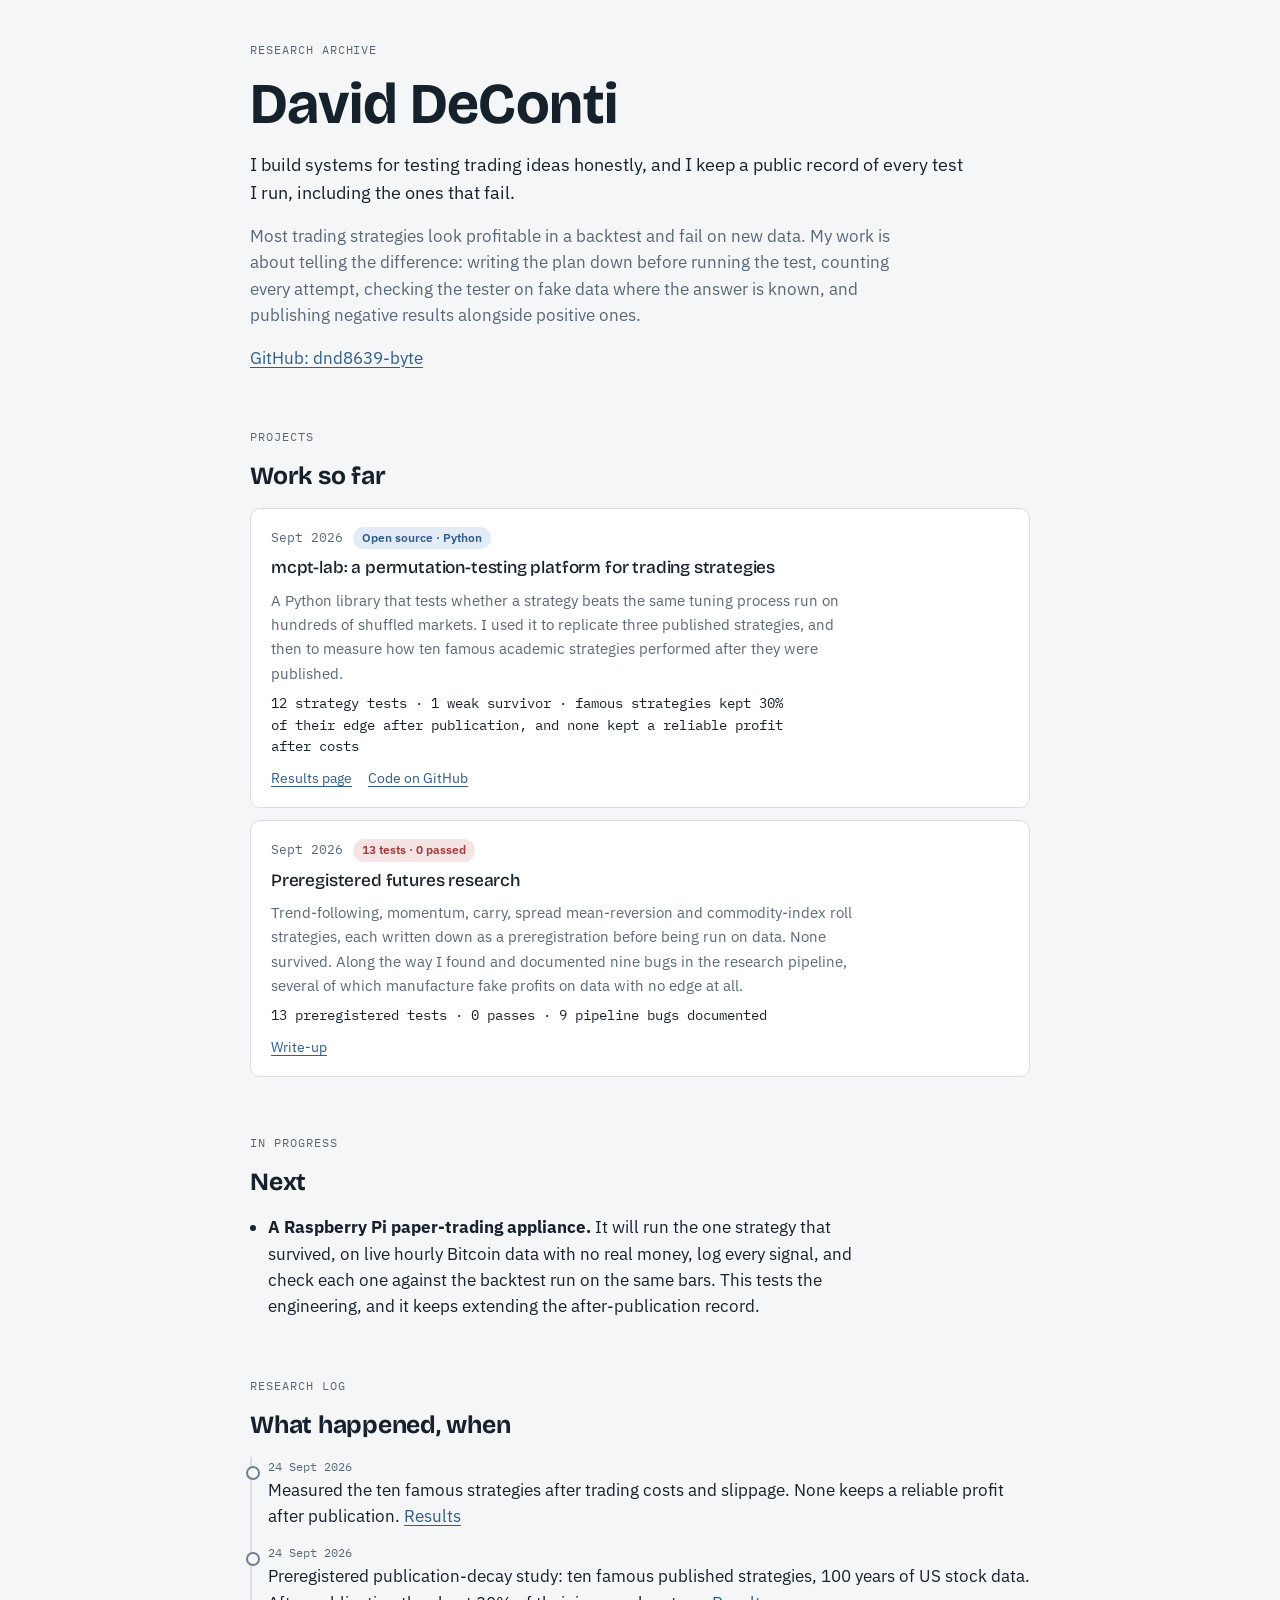
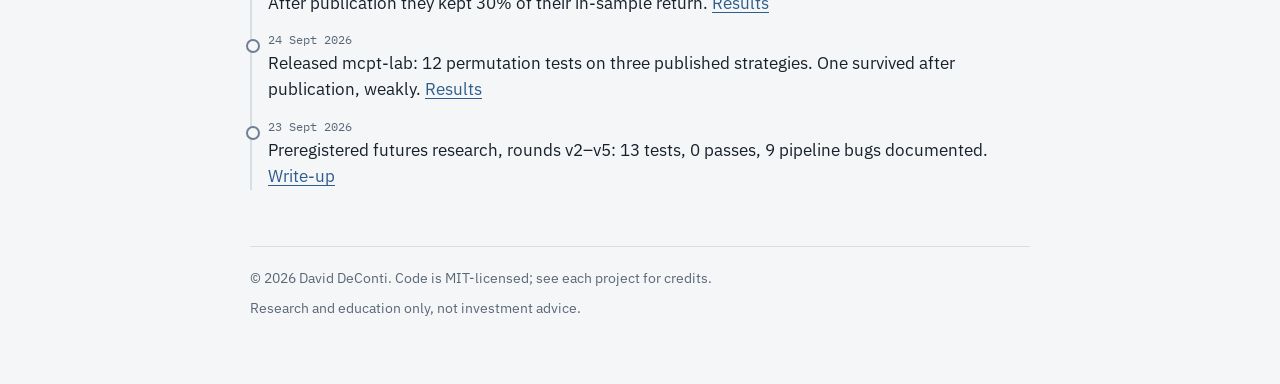
==== index.html @ e421c7fc "Research archive: home, mcpt-lab, futures research, project template" ====
<!doctype html>
<html lang="en">
<head>
<meta charset="utf-8">
<meta name="viewport" content="width=device-width,initial-scale=1">
<title>David DeConti · Research archive</title>
<meta name="description" content="David DeConti's research archive: tools for testing trading strategies honestly, and a record of every test, including the failures.">
<link rel="preconnect" href="https://fonts.googleapis.com">
<link rel="preconnect" href="https://fonts.gstatic.com" crossorigin>
<link rel="stylesheet" href="https://fonts.googleapis.com/css2?family=Bricolage+Grotesque:opsz,wght@12..96,500;12..96,700&family=IBM+Plex+Mono:wght@400;500&family=IBM+Plex+Sans:ital,wght@0,400;0,500;0,600;1,400&display=swap">
<link rel="stylesheet" href="assets/site.css">
</head>
<body>
<main>
  <header style="display:flex;flex-direction:column;gap:16px">
    <div class="eyebrow">Research archive</div>
    <h1>David DeConti</h1>
    <!-- EDIT: add a sentence about yourself here (school, interests) whenever you like. -->
    <p class="lede">I build systems for testing trading ideas honestly, and I keep a public record of every test I run, including the ones that fail.</p>
    <p class="muted">Most trading strategies look profitable in a backtest and fail on new data. My work is about telling the difference: writing the plan down before running the test, counting every attempt, checking the tester on fake data where the answer is known, and publishing negative results alongside positive ones.</p>
    <p><a href="https://github.com/dnd8639-byte">GitHub: dnd8639-byte</a></p>
  </header>

  <section aria-labelledby="proj-h">
    <div class="eyebrow">Projects</div>
    <h2 id="proj-h">Work so far</h2>
    <ul class="projects">
      <!-- To add a project: copy one <li class="project"> block, paste it at the top, and edit it.
           New project pages go in their own folder; start from _template/index.html. -->
      <li class="project">
        <div class="meta"><span class="mono">Sept 2026</span><span class="pill info">Open source · Python</span></div>
        <h3><a href="mcpt-lab/">mcpt-lab: a permutation-testing platform for trading strategies</a></h3>
        <p>A Python library that tests whether a strategy beats the same tuning process run on hundreds of shuffled markets. I used it to replicate three published strategies, and then to measure how ten famous academic strategies performed after they were published.</p>
        <p class="stat">12 strategy tests · 1 weak survivor · famous strategies kept 30% of their edge after publication, and none kept a reliable profit after costs</p>
        <div class="links"><a href="mcpt-lab/">Results page</a><a href="https://github.com/dnd8639-byte/mcpt-lab">Code on GitHub</a></div>
      </li>
      <li class="project">
        <div class="meta"><span class="mono">Sept 2026</span><span class="pill fail">13 tests · 0 passed</span></div>
        <h3><a href="futures-research/">Preregistered futures research</a></h3>
        <p>Trend-following, momentum, carry, spread mean-reversion and commodity-index roll strategies, each written down as a preregistration before being run on data. None survived. Along the way I found and documented nine bugs in the research pipeline, several of which manufacture fake profits on data with no edge at all.</p>
        <p class="stat">13 preregistered tests · 0 passes · 9 pipeline bugs documented</p>
        <div class="links"><a href="futures-research/">Write-up</a></div>
      </li>
    </ul>
  </section>

  <section aria-labelledby="next-h">
    <div class="eyebrow">In progress</div>
    <h2 id="next-h">Next</h2>
    <ul class="plain">
      <li><strong>A Raspberry Pi paper-trading appliance.</strong> It will run the one strategy that survived, on live hourly Bitcoin data with no real money, log every signal, and check each one against the backtest run on the same bars. This tests the engineering, and it keeps extending the after-publication record.</li>
    </ul>
  </section>

  <section aria-labelledby="log-h">
    <div class="eyebrow">Research log</div>
    <h2 id="log-h">What happened, when</h2>
    <!-- To add an entry: copy one <li> and put it at the top. Newest first. -->
    <ol class="log" reversed>
      <li><time datetime="2026-09-24">24 Sept 2026</time>Measured the ten famous strategies after trading costs and slippage. None keeps a reliable profit after publication. <a href="mcpt-lab/#decay-h">Results</a></li>
      <li><time datetime="2026-09-24">24 Sept 2026</time>Preregistered publication-decay study: ten famous published strategies, 100 years of US stock data. After publication they kept 30% of their in-sample return. <a href="mcpt-lab/#decay-h">Results</a></li>
      <li><time datetime="2026-09-24">24 Sept 2026</time>Released mcpt-lab: 12 permutation tests on three published strategies. One survived after publication, weakly. <a href="mcpt-lab/">Results</a></li>
      <li><time datetime="2026-09-23">23 Sept 2026</time>Preregistered futures research, rounds v2–v5: 13 tests, 0 passes, 9 pipeline bugs documented. <a href="futures-research/">Write-up</a></li>
    </ol>
  </section>

  <footer>
    <p>© 2026 David DeConti. Code is MIT-licensed; see each project for credits.</p>
    <p>Research and education only, not investment advice.</p>
  </footer>
</main>
</body>
</html>
---- assets/site.css ----
/* Shared styles for the whole archive. Colors are tokens: change them here, every page follows. */
:root{
  --paper:#F4F6F8; --surface:#FFFFFF; --ink:#17212C; --muted:#5A6777; --rule:#D8DEE6;
  --noise:#B3BDCA; --noise-hot:#6F7F94; --accent:#2F5D8C; --accent-soft:#E3ECF6;
  --pass:#1F7A4D; --pass-bg:#E2F2EA; --warn:#9A6414; --warn-bg:#F8EDD9; --fail:#A33A3A; --fail-bg:#F6E3E3;
  --display:"Bricolage Grotesque", "Avenir Next", "Segoe UI", sans-serif;
  --body:"IBM Plex Sans", "Helvetica Neue", Arial, sans-serif;
  --mono:"IBM Plex Mono", ui-monospace, "SF Mono", Menlo, monospace;
  color-scheme:light;
}
@media (prefers-color-scheme: dark){
  :root:not([data-theme="light"]){
    color-scheme:dark;
    --paper:#0F141B; --surface:#161E29; --ink:#E6EBF1; --muted:#95A2B3; --rule:#283341;
    --noise:#3E4B5D; --noise-hot:#8494AA; --accent:#86AEDB; --accent-soft:#1C2A3B;
    --pass:#5CC08D; --pass-bg:#16291F; --warn:#E3AE55; --warn-bg:#2D2413; --fail:#E57C7C; --fail-bg:#301A1B;
  }
}
:root[data-theme="dark"]{
  color-scheme:dark;
  --paper:#0F141B; --surface:#161E29; --ink:#E6EBF1; --muted:#95A2B3; --rule:#283341;
  --noise:#3E4B5D; --noise-hot:#8494AA; --accent:#86AEDB; --accent-soft:#1C2A3B;
  --pass:#5CC08D; --pass-bg:#16291F; --warn:#E3AE55; --warn-bg:#2D2413; --fail:#E57C7C; --fail-bg:#301A1B;
}
*{box-sizing:border-box}
html{-webkit-text-size-adjust:100%}
body{margin:0;background:var(--paper);color:var(--ink);font-family:var(--body);font-size:16.5px;line-height:1.6;padding-inline:16px}
main{max-width:780px;margin:0 auto;padding-block:40px 64px;display:flex;flex-direction:column;gap:56px}
h1,h2,h3{font-family:var(--display);text-wrap:balance;margin:0;letter-spacing:-0.01em}
h1{font-size:clamp(2.4rem,7vw,3.6rem);line-height:1.02;font-weight:700}
h2{font-size:1.55rem;line-height:1.2;font-weight:700}
h3{font-size:1.08rem;font-weight:500;line-height:1.3}
p{margin:0;max-width:65ch}
a{color:var(--accent);text-underline-offset:3px}
a:focus-visible,button:focus-visible{outline:2px solid var(--accent);outline-offset:2px}
section{display:flex;flex-direction:column;gap:16px}
.eyebrow{font-family:var(--mono);font-size:.75rem;letter-spacing:.08em;text-transform:uppercase;color:var(--muted)}
.mono{font-family:var(--mono);font-variant-numeric:tabular-nums}
.muted{color:var(--muted)}
.lede{font-size:1.15rem;line-height:1.55}
.caption{font-size:.88rem;color:var(--muted)}

/* top bar shared by every page */
.topbar{max-width:780px;margin:0 auto;padding-top:20px;display:flex;justify-content:space-between;align-items:baseline;gap:12px;flex-wrap:wrap;font-size:.9rem}
.topbar a{color:var(--ink);text-decoration:none;font-family:var(--display);font-weight:700}
.topbar a:hover{color:var(--accent)}
.topbar nav{display:flex;gap:16px}
.topbar nav a{font-family:var(--body);font-weight:400;color:var(--muted)}

/* project list */
.projects{list-style:none;margin:0;padding:0;display:flex;flex-direction:column;gap:12px}
.project{background:var(--surface);border:1px solid var(--rule);border-radius:10px;padding:18px 20px;display:flex;flex-direction:column;gap:8px}
.project .meta{display:flex;gap:10px;flex-wrap:wrap;align-items:center;font-size:.8rem;color:var(--muted)}
.project h3 a{color:var(--ink);text-decoration:none}
.project h3 a:hover{color:var(--accent);text-decoration:underline}
.project p{font-size:.95rem;color:var(--muted)}
.project .links{display:flex;gap:16px;flex-wrap:wrap;font-size:.9rem}
.project .stat{font-family:var(--mono);font-size:.85rem;color:var(--ink)}
.pill{display:inline-block;font-size:.72rem;font-weight:600;padding:2px 9px;border-radius:999px;white-space:nowrap}
.pill.pass{color:var(--pass);background:var(--pass-bg)}
.pill.warn{color:var(--warn);background:var(--warn-bg)}
.pill.fail{color:var(--fail);background:var(--fail-bg)}
.pill.info{color:var(--accent);background:var(--accent-soft)}

/* dated log */
.log{list-style:none;margin:0;padding:0;border-left:2px solid var(--rule);display:flex;flex-direction:column;gap:14px}
.log li{padding-left:16px;position:relative}
.log li::before{content:"";position:absolute;left:-6px;top:.55em;width:10px;height:10px;border-radius:50%;background:var(--paper);border:2px solid var(--noise-hot)}
.log time{font-family:var(--mono);font-size:.78rem;color:var(--muted);display:block}

/* tables, facts, cards */
.tablewrap{overflow-x:auto;border:1px solid var(--rule);border-radius:10px;background:var(--surface)}
table{border-collapse:collapse;width:100%;min-width:560px;font-size:.9rem}
th,td{text-align:left;padding:9px 14px;border-bottom:1px solid var(--rule);vertical-align:baseline}
th{font-size:.72rem;letter-spacing:.06em;text-transform:uppercase;color:var(--muted);font-weight:500}
td.num,th.num{text-align:right;font-family:var(--mono);font-variant-numeric:tabular-nums}
tr.grp td{background:var(--paper);font-weight:600;font-size:.82rem;padding-block:6px}
tbody tr:last-child td{border-bottom:0}
.facts{display:grid;grid-template-columns:repeat(3,1fr);gap:1px;background:var(--rule);border:1px solid var(--rule);border-radius:10px;overflow:hidden}
.fact{background:var(--surface);padding:14px 16px;display:flex;flex-direction:column;gap:2px}
.fact b{font-family:var(--display);font-size:1.6rem;font-weight:700;line-height:1.1}
.fact span{font-size:.85rem;color:var(--muted)}
.chart{position:relative;background:var(--surface);border:1px solid var(--rule);border-radius:10px;padding:14px;display:flex;flex-direction:column;gap:8px}
.chart svg{width:100%;height:auto;display:block}
.chart svg text{font-family:var(--mono);font-size:12px;fill:var(--muted)}
.tip{position:absolute;z-index:5;pointer-events:none;background:var(--surface);border:1px solid var(--rule);border-radius:8px;padding:8px 10px;font-size:.8rem;line-height:1.45;box-shadow:0 4px 14px rgba(0,0,0,.12);max-width:260px}
ul.plain{margin:0;padding-left:1.1em;display:flex;flex-direction:column;gap:6px;max-width:65ch}
footer{border-top:1px solid var(--rule);padding-top:20px;font-size:.88rem;color:var(--muted);display:flex;flex-direction:column;gap:8px}
@media (max-width:640px){
  .facts{grid-template-columns:1fr 1fr}
  main{gap:48px;padding-block:28px 48px}
}
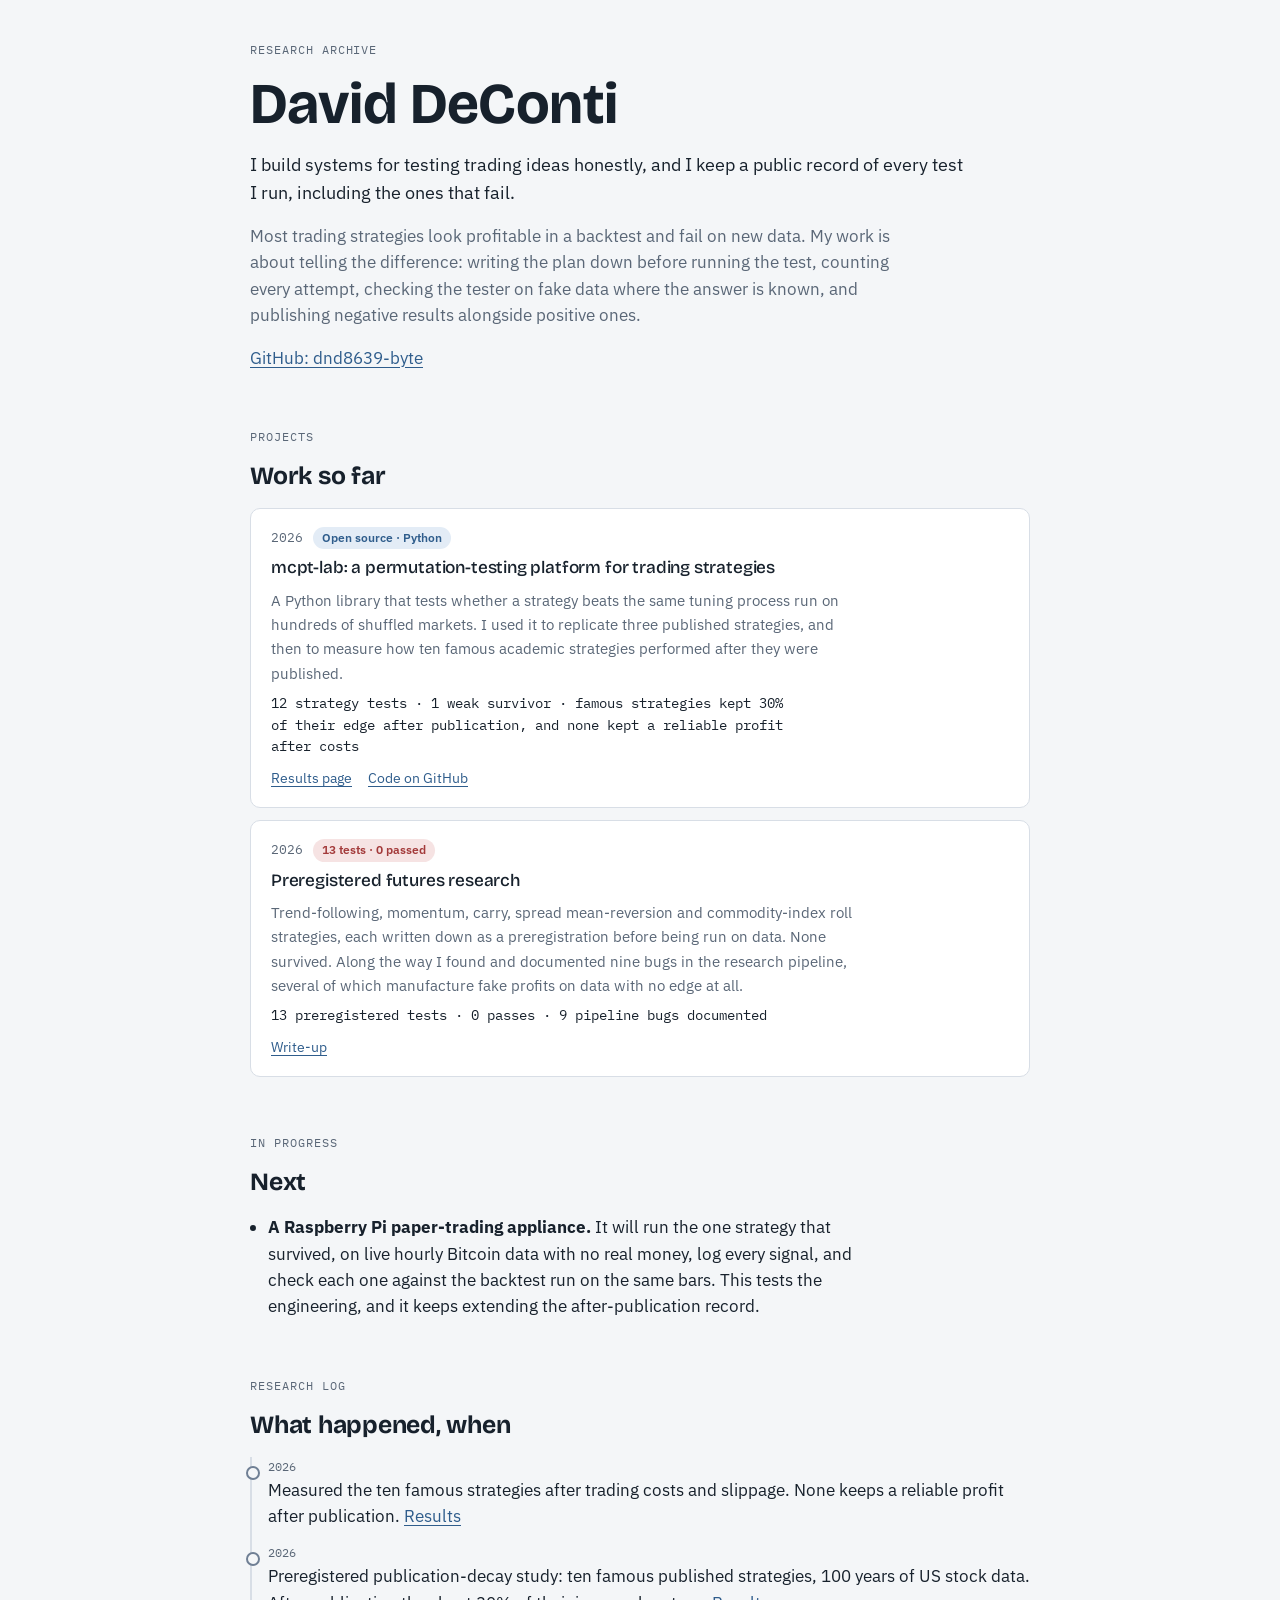
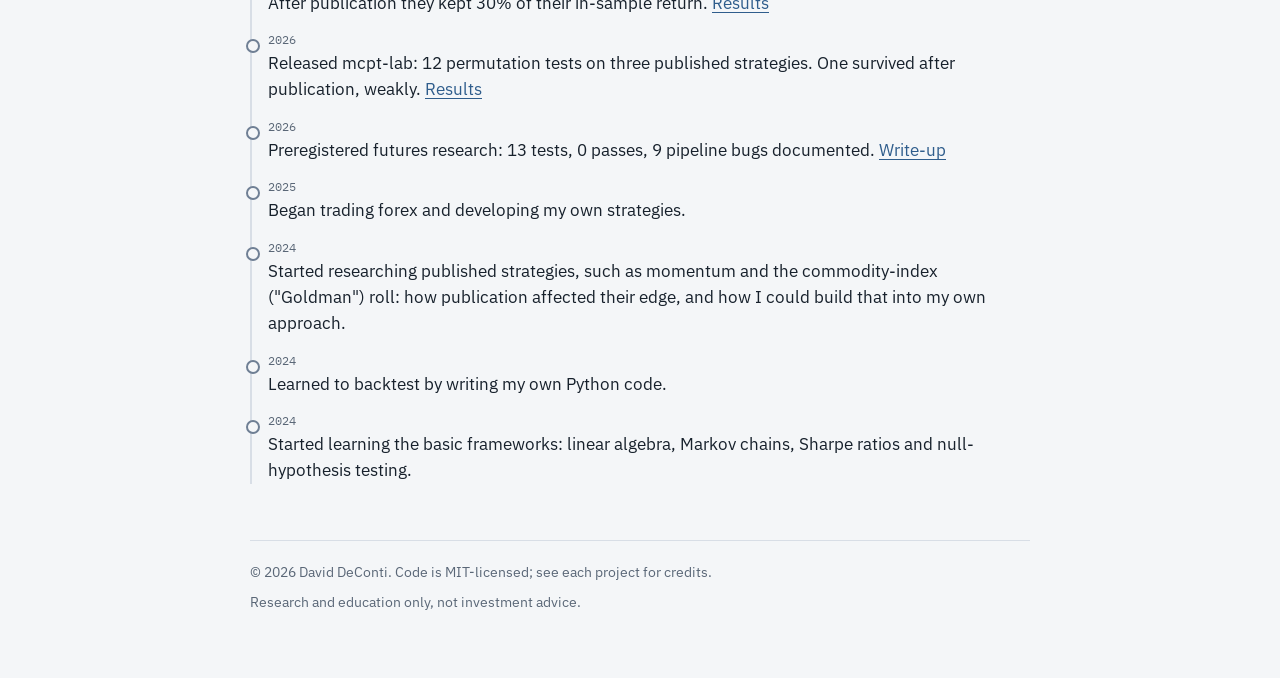
==== commit 4b240773: "Research log: add 2024-2025 background; show years only" ====
--- a/index.html
+++ b/index.html
@@ -28,14 +28,14 @@
       <!-- To add a project: copy one <li class="project"> block, paste it at the top, and edit it.
            New project pages go in their own folder; start from _template/index.html. -->
       <li class="project">
-        <div class="meta"><span class="mono">Sept 2026</span><span class="pill info">Open source · Python</span></div>
+        <div class="meta"><span class="mono">2026</span><span class="pill info">Open source · Python</span></div>
         <h3><a href="mcpt-lab/">mcpt-lab: a permutation-testing platform for trading strategies</a></h3>
         <p>A Python library that tests whether a strategy beats the same tuning process run on hundreds of shuffled markets. I used it to replicate three published strategies, and then to measure how ten famous academic strategies performed after they were published.</p>
         <p class="stat">12 strategy tests · 1 weak survivor · famous strategies kept 30% of their edge after publication, and none kept a reliable profit after costs</p>
         <div class="links"><a href="mcpt-lab/">Results page</a><a href="https://github.com/dnd8639-byte/mcpt-lab">Code on GitHub</a></div>
       </li>
       <li class="project">
-        <div class="meta"><span class="mono">Sept 2026</span><span class="pill fail">13 tests · 0 passed</span></div>
+        <div class="meta"><span class="mono">2026</span><span class="pill fail">13 tests · 0 passed</span></div>
         <h3><a href="futures-research/">Preregistered futures research</a></h3>
         <p>Trend-following, momentum, carry, spread mean-reversion and commodity-index roll strategies, each written down as a preregistration before being run on data. None survived. Along the way I found and documented nine bugs in the research pipeline, several of which manufacture fake profits on data with no edge at all.</p>
         <p class="stat">13 preregistered tests · 0 passes · 9 pipeline bugs documented</p>
@@ -57,10 +57,14 @@
     <h2 id="log-h">What happened, when</h2>
     <!-- To add an entry: copy one <li> and put it at the top. Newest first. -->
     <ol class="log" reversed>
-      <li><time datetime="2026-09-24">24 Sept 2026</time>Measured the ten famous strategies after trading costs and slippage. None keeps a reliable profit after publication. <a href="mcpt-lab/#decay-h">Results</a></li>
-      <li><time datetime="2026-09-24">24 Sept 2026</time>Preregistered publication-decay study: ten famous published strategies, 100 years of US stock data. After publication they kept 30% of their in-sample return. <a href="mcpt-lab/#decay-h">Results</a></li>
-      <li><time datetime="2026-09-24">24 Sept 2026</time>Released mcpt-lab: 12 permutation tests on three published strategies. One survived after publication, weakly. <a href="mcpt-lab/">Results</a></li>
-      <li><time datetime="2026-09-23">23 Sept 2026</time>Preregistered futures research, rounds v2–v5: 13 tests, 0 passes, 9 pipeline bugs documented. <a href="futures-research/">Write-up</a></li>
+      <li><time datetime="2026">2026</time>Measured the ten famous strategies after trading costs and slippage. None keeps a reliable profit after publication. <a href="mcpt-lab/#decay-h">Results</a></li>
+      <li><time datetime="2026">2026</time>Preregistered publication-decay study: ten famous published strategies, 100 years of US stock data. After publication they kept 30% of their in-sample return. <a href="mcpt-lab/#decay-h">Results</a></li>
+      <li><time datetime="2026">2026</time>Released mcpt-lab: 12 permutation tests on three published strategies. One survived after publication, weakly. <a href="mcpt-lab/">Results</a></li>
+      <li><time datetime="2026">2026</time>Preregistered futures research: 13 tests, 0 passes, 9 pipeline bugs documented. <a href="futures-research/">Write-up</a></li>
+      <li><time datetime="2025">2025</time>Began trading forex and developing my own strategies.</li>
+      <li><time datetime="2024">2024</time>Started researching published strategies, such as momentum and the commodity-index ("Goldman") roll: how publication affected their edge, and how I could build that into my own approach.</li>
+      <li><time datetime="2024">2024</time>Learned to backtest by writing my own Python code.</li>
+      <li><time datetime="2024">2024</time>Started learning the basic frameworks: linear algebra, Markov chains, Sharpe ratios and null-hypothesis testing.</li>
     </ol>
   </section>
 
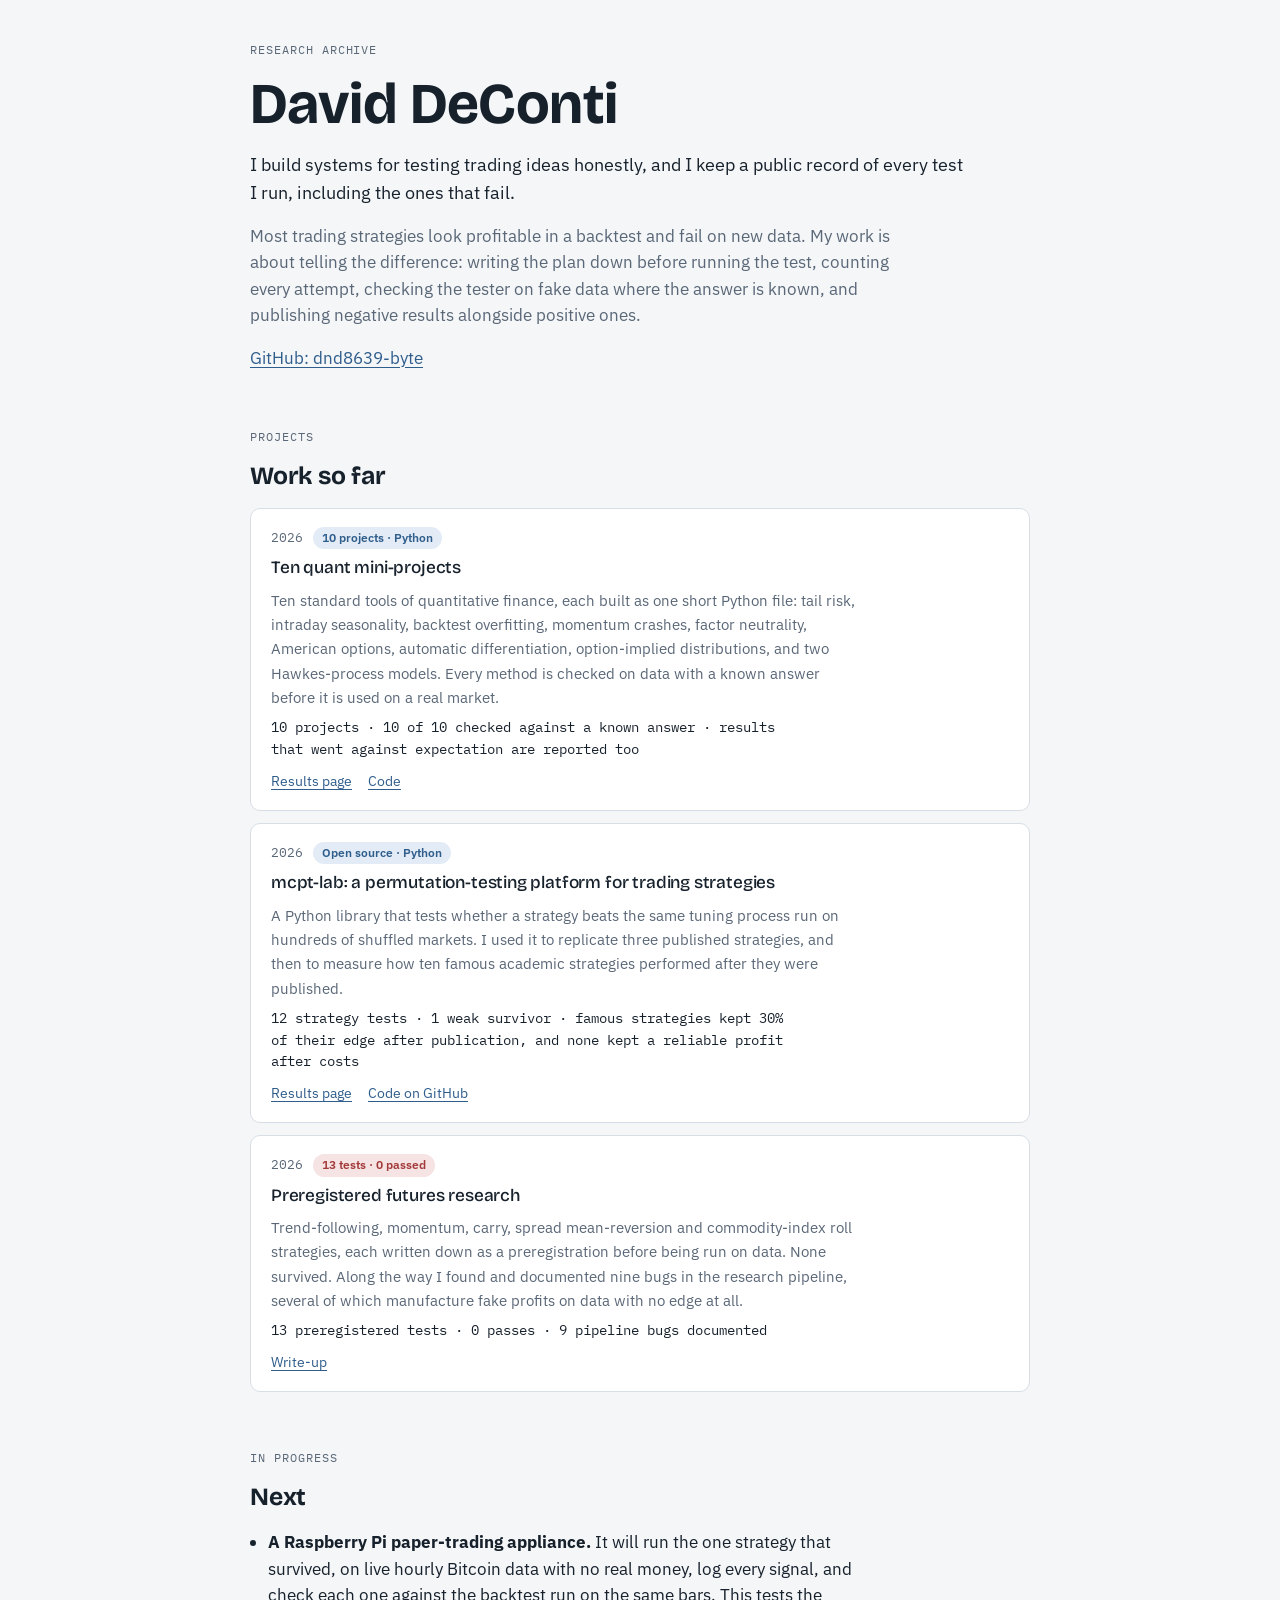
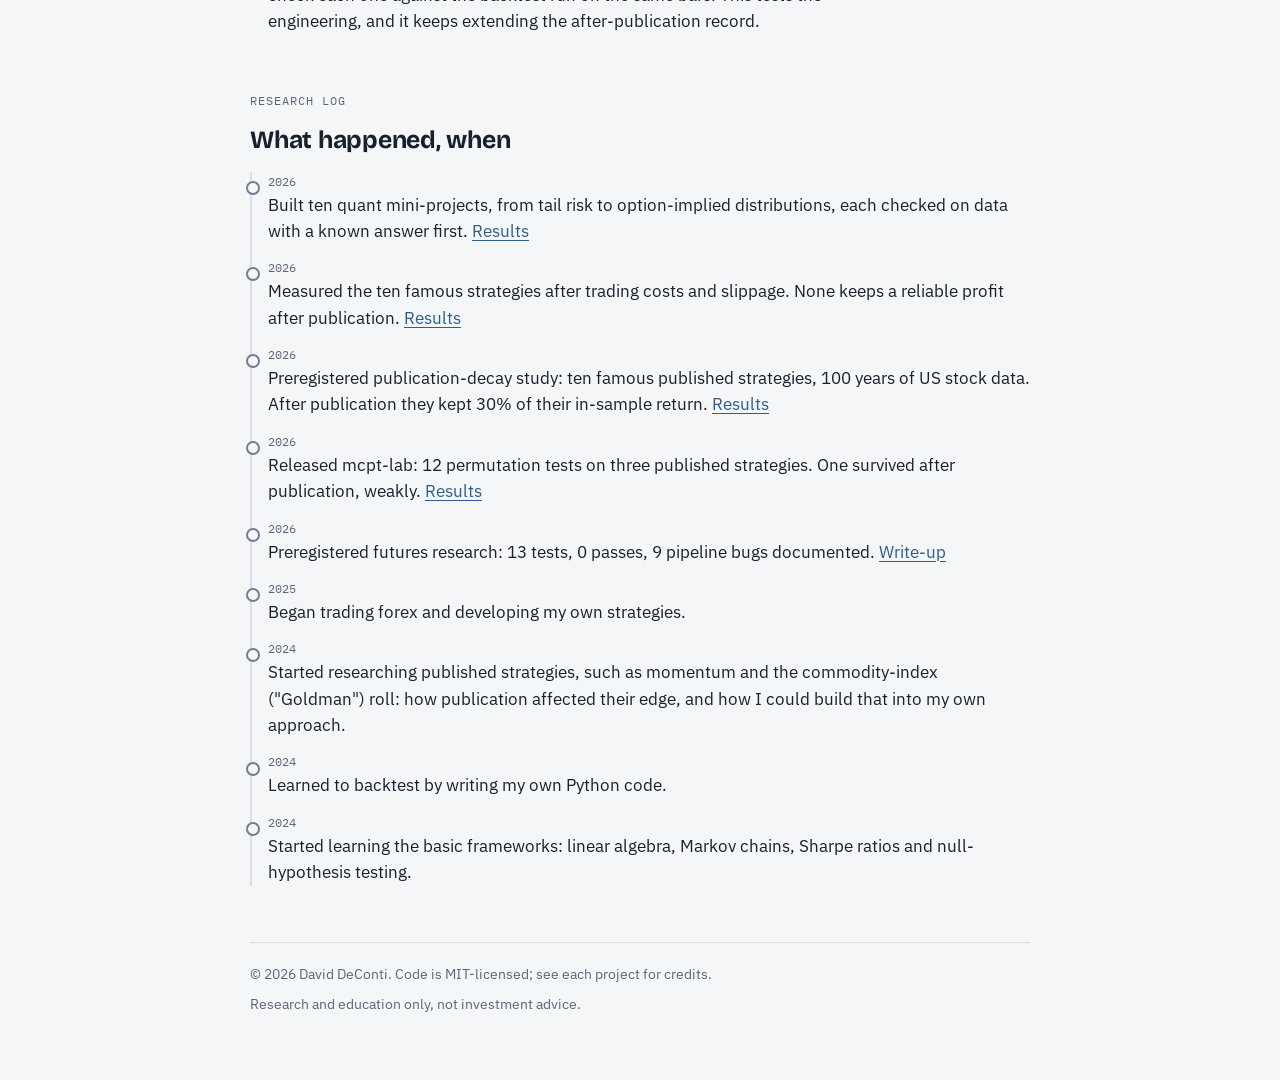
==== commit 1d41da0d: "Add ten quant mini-projects" ====
--- a/index.html
+++ b/index.html
@@ -28,6 +28,13 @@
       <!-- To add a project: copy one <li class="project"> block, paste it at the top, and edit it.
            New project pages go in their own folder; start from _template/index.html. -->
       <li class="project">
+        <div class="meta"><span class="mono">2026</span><span class="pill info">10 projects · Python</span></div>
+        <h3><a href="quant-projects/">Ten quant mini-projects</a></h3>
+        <p>Ten standard tools of quantitative finance, each built as one short Python file: tail risk, intraday seasonality, backtest overfitting, momentum crashes, factor neutrality, American options, automatic differentiation, option-implied distributions, and two Hawkes-process models. Every method is checked on data with a known answer before it is used on a real market.</p>
+        <p class="stat">10 projects · 10 of 10 checked against a known answer · results that went against expectation are reported too</p>
+        <div class="links"><a href="quant-projects/">Results page</a><a href="https://github.com/dnd8639-byte/dnd8639-byte.github.io/tree/main/quant-projects/code">Code</a></div>
+      </li>
+      <li class="project">
         <div class="meta"><span class="mono">2026</span><span class="pill info">Open source · Python</span></div>
         <h3><a href="mcpt-lab/">mcpt-lab: a permutation-testing platform for trading strategies</a></h3>
         <p>A Python library that tests whether a strategy beats the same tuning process run on hundreds of shuffled markets. I used it to replicate three published strategies, and then to measure how ten famous academic strategies performed after they were published.</p>
@@ -57,6 +64,7 @@
     <h2 id="log-h">What happened, when</h2>
     <!-- To add an entry: copy one <li> and put it at the top. Newest first. -->
     <ol class="log" reversed>
+      <li><time datetime="2026">2026</time>Built ten quant mini-projects, from tail risk to option-implied distributions, each checked on data with a known answer first. <a href="quant-projects/">Results</a></li>
       <li><time datetime="2026">2026</time>Measured the ten famous strategies after trading costs and slippage. None keeps a reliable profit after publication. <a href="mcpt-lab/#decay-h">Results</a></li>
       <li><time datetime="2026">2026</time>Preregistered publication-decay study: ten famous published strategies, 100 years of US stock data. After publication they kept 30% of their in-sample return. <a href="mcpt-lab/#decay-h">Results</a></li>
       <li><time datetime="2026">2026</time>Released mcpt-lab: 12 permutation tests on three published strategies. One survived after publication, weakly. <a href="mcpt-lab/">Results</a></li>
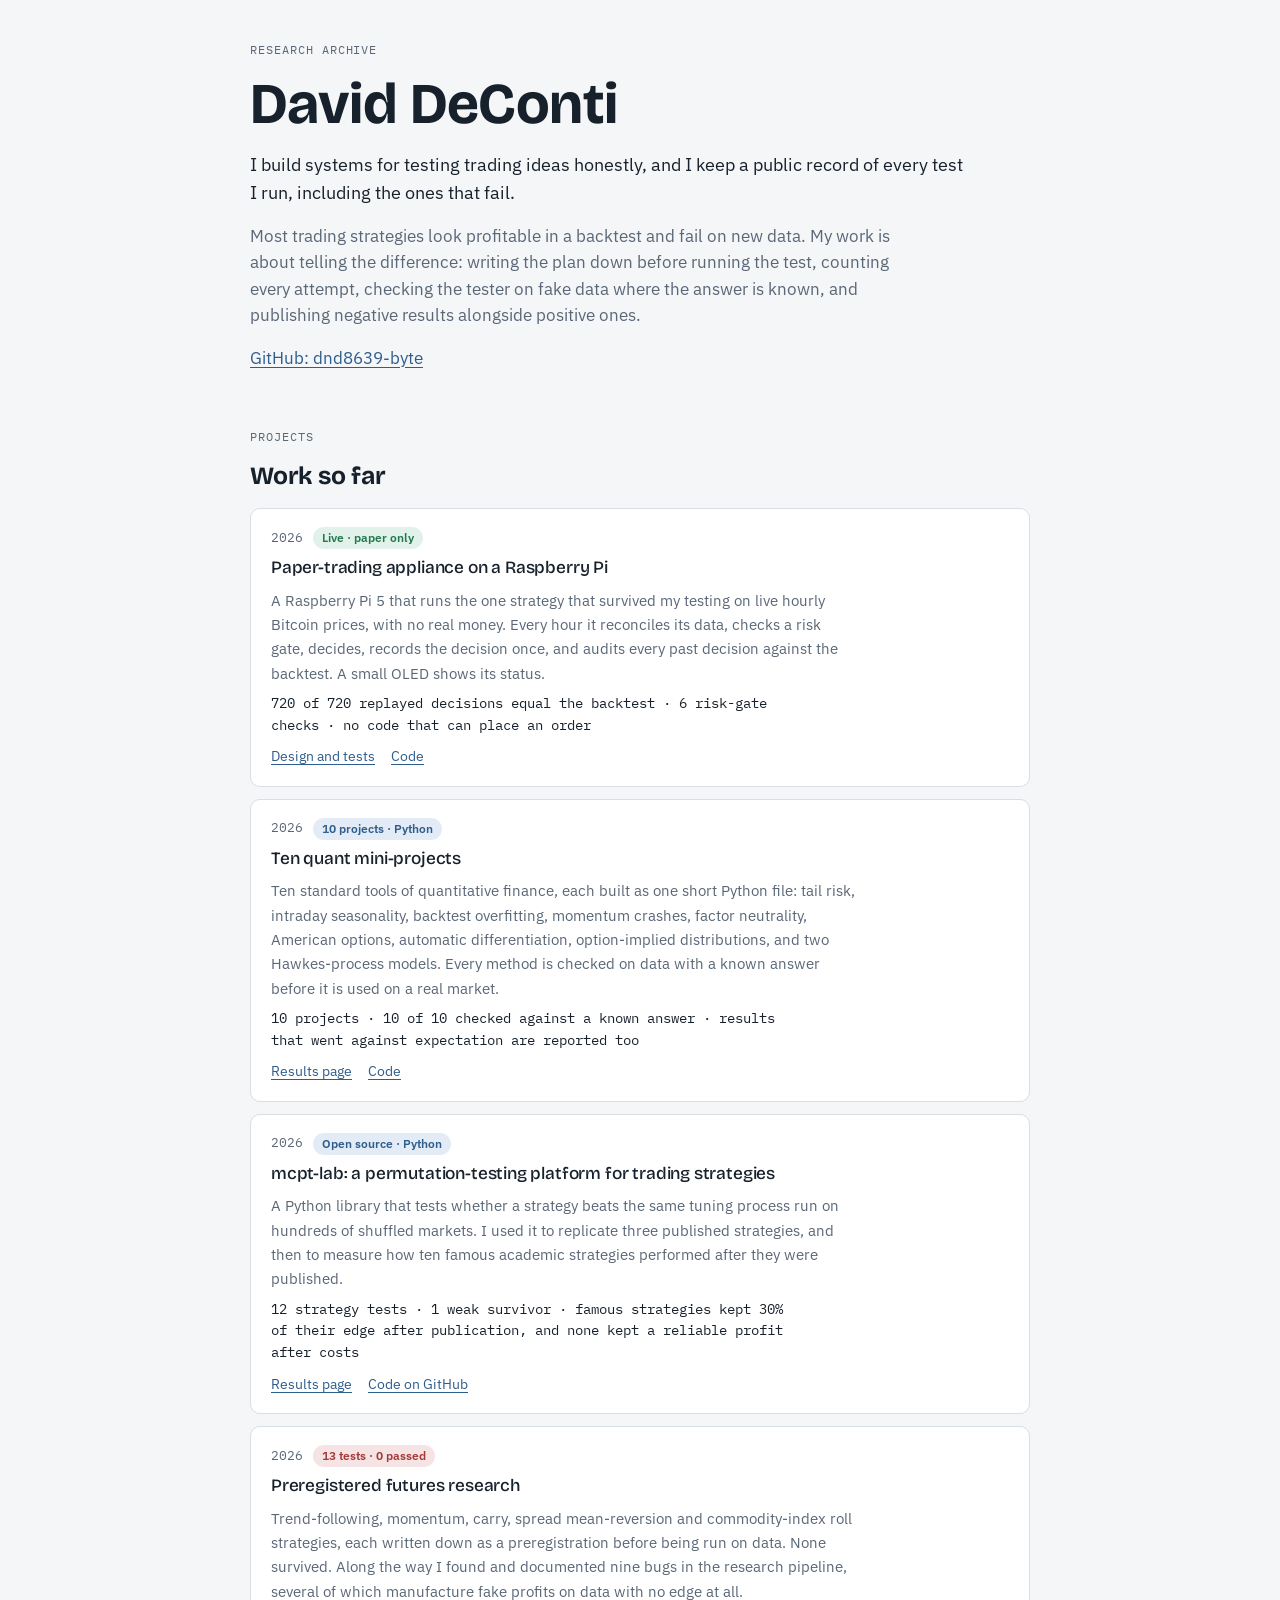
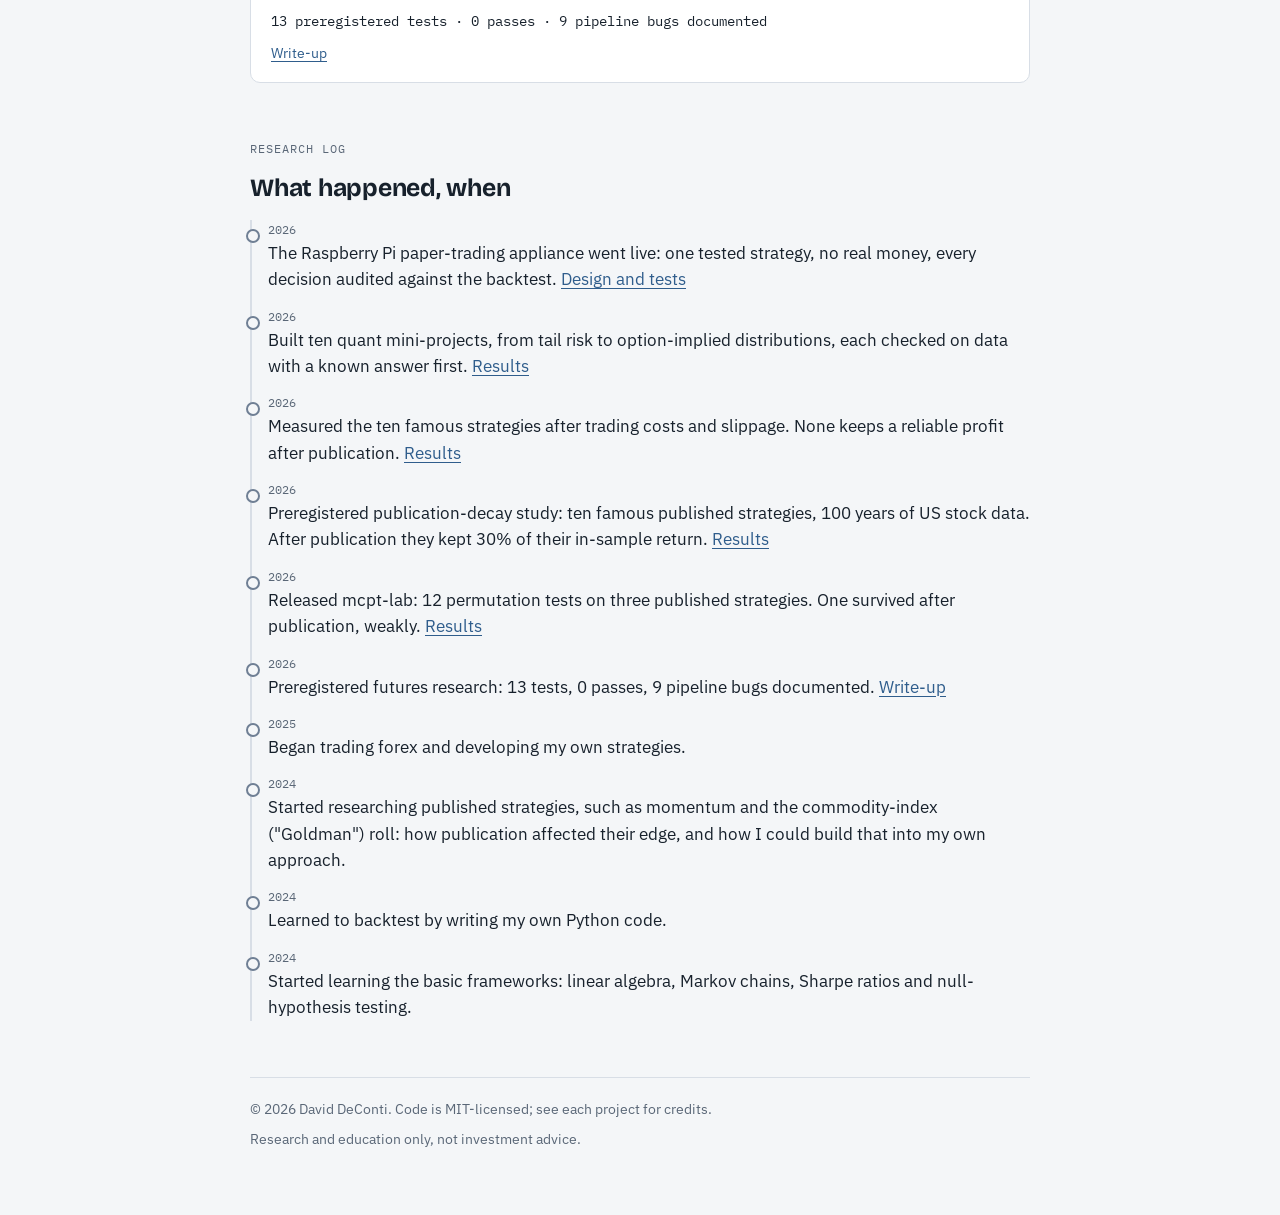
==== commit 675eebd7: "Add quant mini-projects and paper-trading appliance" ====
--- a/index.html
+++ b/index.html
@@ -28,6 +28,13 @@
       <!-- To add a project: copy one <li class="project"> block, paste it at the top, and edit it.
            New project pages go in their own folder; start from _template/index.html. -->
       <li class="project">
+        <div class="meta"><span class="mono">2026</span><span class="pill pass">Live · paper only</span></div>
+        <h3><a href="paper-trader/">Paper-trading appliance on a Raspberry Pi</a></h3>
+        <p>A Raspberry Pi 5 that runs the one strategy that survived my testing on live hourly Bitcoin prices, with no real money. Every hour it reconciles its data, checks a risk gate, decides, records the decision once, and audits every past decision against the backtest. A small OLED shows its status.</p>
+        <p class="stat">720 of 720 replayed decisions equal the backtest · 6 risk-gate checks · no code that can place an order</p>
+        <div class="links"><a href="paper-trader/">Design and tests</a><a href="https://github.com/dnd8639-byte/dnd8639-byte.github.io/tree/main/paper-trader/code">Code</a></div>
+      </li>
+      <li class="project">
         <div class="meta"><span class="mono">2026</span><span class="pill info">10 projects · Python</span></div>
         <h3><a href="quant-projects/">Ten quant mini-projects</a></h3>
         <p>Ten standard tools of quantitative finance, each built as one short Python file: tail risk, intraday seasonality, backtest overfitting, momentum crashes, factor neutrality, American options, automatic differentiation, option-implied distributions, and two Hawkes-process models. Every method is checked on data with a known answer before it is used on a real market.</p>
@@ -51,19 +58,12 @@
     </ul>
   </section>
 
-  <section aria-labelledby="next-h">
-    <div class="eyebrow">In progress</div>
-    <h2 id="next-h">Next</h2>
-    <ul class="plain">
-      <li><strong>A Raspberry Pi paper-trading appliance.</strong> It will run the one strategy that survived, on live hourly Bitcoin data with no real money, log every signal, and check each one against the backtest run on the same bars. This tests the engineering, and it keeps extending the after-publication record.</li>
-    </ul>
-  </section>
-
   <section aria-labelledby="log-h">
     <div class="eyebrow">Research log</div>
     <h2 id="log-h">What happened, when</h2>
     <!-- To add an entry: copy one <li> and put it at the top. Newest first. -->
     <ol class="log" reversed>
+      <li><time datetime="2026">2026</time>The Raspberry Pi paper-trading appliance went live: one tested strategy, no real money, every decision audited against the backtest. <a href="paper-trader/">Design and tests</a></li>
       <li><time datetime="2026">2026</time>Built ten quant mini-projects, from tail risk to option-implied distributions, each checked on data with a known answer first. <a href="quant-projects/">Results</a></li>
       <li><time datetime="2026">2026</time>Measured the ten famous strategies after trading costs and slippage. None keeps a reliable profit after publication. <a href="mcpt-lab/#decay-h">Results</a></li>
       <li><time datetime="2026">2026</time>Preregistered publication-decay study: ten famous published strategies, 100 years of US stock data. After publication they kept 30% of their in-sample return. <a href="mcpt-lab/#decay-h">Results</a></li>
